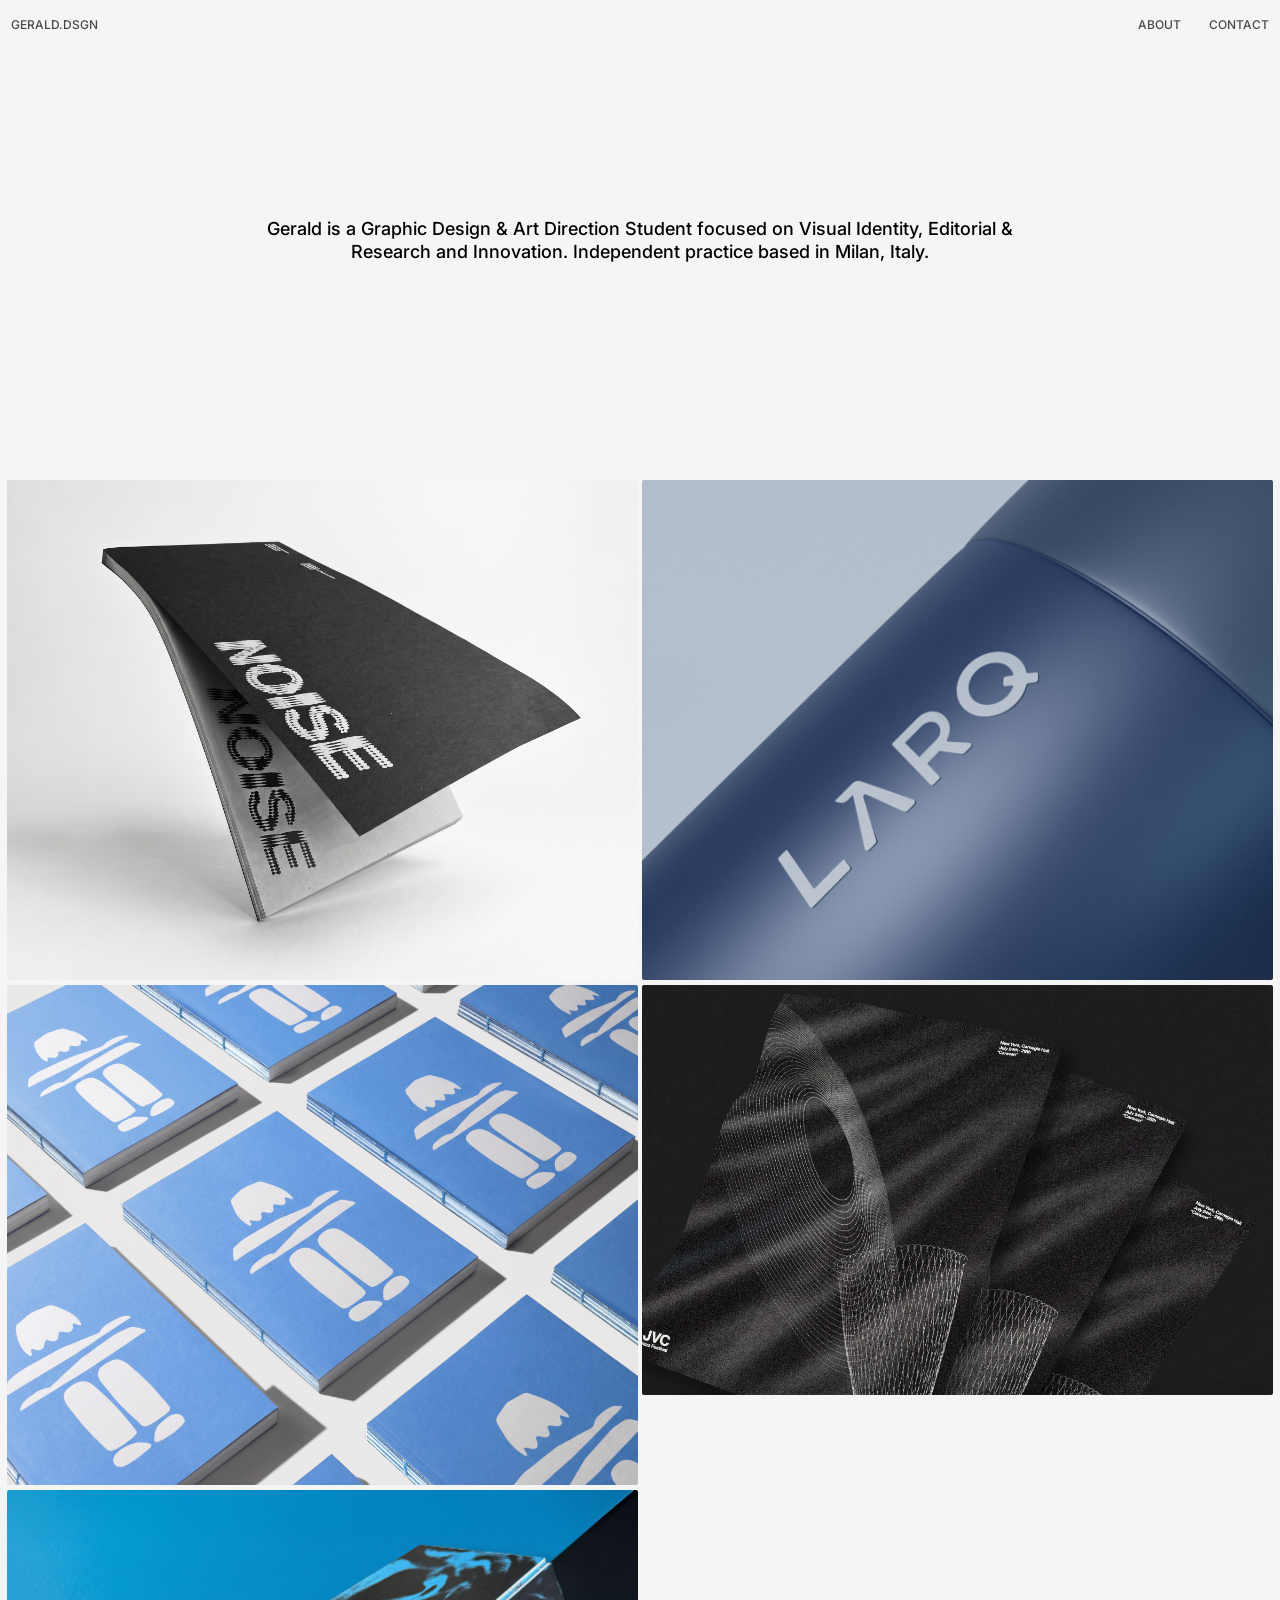
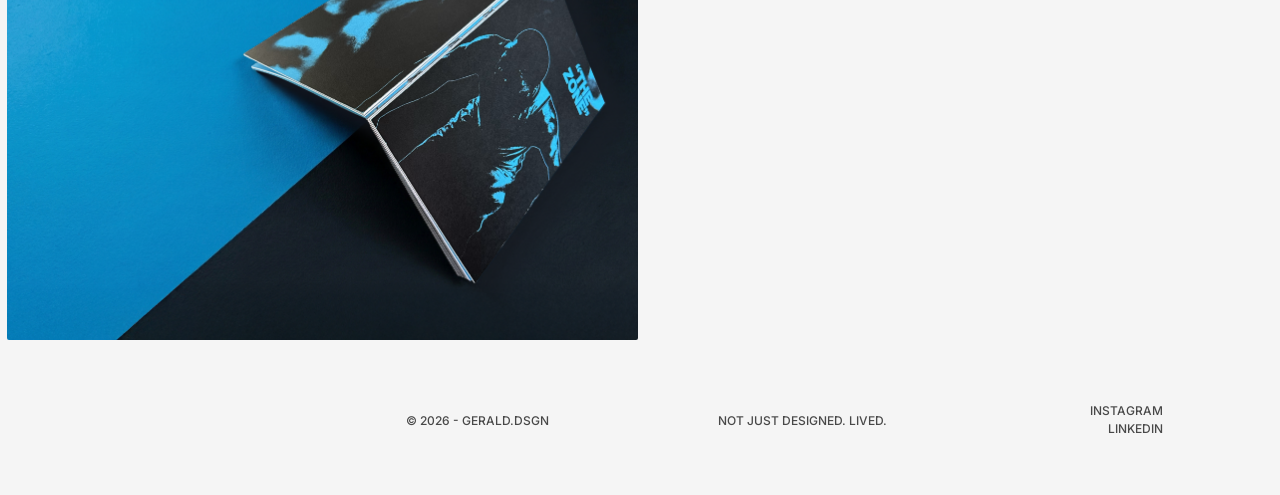
==== index.html @ 4fb72fa6 "primo caricamento" ====
<!doctype html>
<html>
<head>
<meta charset="utf-8" />
<title>Gerald Alberto Sanchez Soto Website</title>
<meta name="description" content="Descrizione della pagina" />
<meta name="keywords" content="keyword, keyword2,keyword3" />
<meta name="viewport" content="width=device-width, initial-scale=1.0">
<link rel="shortcut icon" href="images/favicon.ico" type="image/x-icon">

<link rel="preconnect" href="https://fonts.googleapis.com">
<link rel="preconnect" href="https://fonts.gstatic.com" crossorigin>
<link href="https://fonts.googleapis.com/css2?family=Inter:ital,opsz,wght@0,14..32,100..900;1,14..32,100..900&family=Roboto+Mono:ital,wght@0,100..700;1,100..700&display=swap" rel="stylesheet">

<link rel="stylesheet" href="css/style.css" />


</head>

<body>

    <header class="wrapper">

        <nav class="box_01">
            <a href="index.html">GERALD.DSGN</a>
        </nav>

        <nav class="box_03">
            <a href="about.html">ABOUT</a>
            <a href="mailto:geralddesigns.work@gmail.com">CONTACT</a>
        </nav>

    </header>

    <section class="section_testo">

        <h1 class="box_04">Gerald is a Graphic Design & Art Direction Student focused on Visual Identity, Editorial & Research and Innovation. Independent practice based in Milan, Italy.</h1>

    </section>

    <section class="section_lavori wrapper">

        <div class="section_lavori_dx">

            <a href="noise.html">

                <article class="box_work_Noise box_noise card-link">
                    
                        <h3>Noise Visual Identity →</h3>

                </article>

            </a>

            <a href="nonseisol*.html">

                <article class="box_work_nonseisol box_nonseisol">

                    <h3>Non sei sol* →</h3>

                </article>

            </a>

            <a href="thezone.html">

                <article class="box_work_thezone box_thezone">

                    <h3>The Zone →</h3>

                </article>

            </a>

        </div>

        <div class="section_lavori_sx">

            <a href="larqbottle.html">

                <article class="box_work_larq box_larq">
                    
                        <h3>Larq Bottle Commercial →</h3>

                </article>

            </a>

            <a href="whiplashposter.html">

                <article class="box_work_whiplash box_whiplash">

                    <h3>Whiplash Poster →</h3>

                </article>

            </a>

            <a href="ffkposter.html">

                <article class="box_work_ffkposter box_ffk">

                    <h3> FFK Love Yourself Poster →</h3>

                </article>

            </a>

        </div>

    </section>

    <footer>

        <div class="box_footer_01">

            <img src="../template_WD copy/img/Icona_Logo/Tavola disegno 1.png" alt="">

        </div>

        <div class="box_footer_01">

            <h3>© 2026 - GERALD.DSGN</h3>

        </div>

        <div class="box_footer_01">

            <h3>NOT JUST DESIGNED. LIVED.</h3>

        </div>

        <div class="box_footer_01">
            <h3 class="footer_div_h3_l">
                <a href="https://www.instagram.com/gerald.dsgn" target="_blank" rel="noopener noreferrer">INSTAGRAM</a><br>

                <a href="https://www.linkedin.com/in/gerald-alberto-sanchez-soto-856901404/" target="_blank" rel="noopener noreferrer">LINKEDIN</a>
        </div>

    </footer>




    
 <!-- fine pagina    -->
</body>
</html>
---- css/style.css ----
html,body,div,span,object,iframe,h1,h2,h3,h4,h5,h6,p,blockquote,pre,abbr,address,cite,code,del,dfn,em,img,ins,kbd,q,samp,small,strong,sub,sup,var,b,i,dl,dt,dd,ol,ul,li,fieldset,form,label,legend,table,caption,tbody,tfoot,thead,tr,th,td,article,aside,canvas,details,figcaption,figure,footer,header,hgroup,menu,nav,section,summary,time,mark,audio,video,main{margin:0;padding:0;border:0;outline:0;font-size:100%;vertical-align:baseline;background:transparent; box-sizing: border-box;}
body{line-height:1}
article,aside,details,figcaption,figure,footer,header,hgroup,menu,nav,section{display:block}
nav ul{list-style:none}
blockquote,q{quotes:none}
blockquote:before,blockquote:after,q:before,q:after{content:none}
a{margin:0;padding:0;font-size:100%;vertical-align:baseline;background:transparent}
ins{background-color:#ff9;color:#000;text-decoration:none}
mark{background-color:#ff9;color:#000;font-style:italic;font-weight:bold}
del{text-decoration:line-through}
abbr[title],dfn[title]{border-bottom:1px dotted;cursor:help}
table{border-collapse:collapse;border-spacing:0}
hr{display:block;height:1px;border:0;border-top:1px solid #ccc;margin:1em 0;padding:0}
input,select{vertical-align:middle}
button{ border: none;}
/* write your code below */





body{
   display: flex;
   flex-direction: column;
   background-color: whitesmoke;
}

.wrapper{
   padding-left: 0.2%;
   padding-right: 0.2%;
}

header {
   background-color: transparent;
   display: flex;
   flex-direction: row;
   justify-content: space-evenly;
   min-height: 40px;
   width: 100%;
   align-items: center;
   position: fixed;
   z-index: 1;
   mix-blend-mode: difference; 
}

nav a{
   color: rgb(173, 173, 173);
   text-align: center;
   font-family: Inter;
   font-size: 12px;
   font-style: normal;
   font-weight: 500;
   line-height: 18px; /* 87.5% */
   text-decoration: none;
   mix-blend-mode: difference;
}

nav a:hover{
   color: rgb(255, 255, 255);
   text-align: center;
   font-family: Inter;
   font-size: 12px;
   font-style: normal;
   font-weight: 500;
   line-height: 18px; /* 87.5% */
   text-decoration: none;
}

.box_01{
   background-color: transparent;
   height: 50px;
   width: 50%;
   display: flex;
   flex-direction: row;
   align-items: center;
}

.box_02{
   background-color: transparent;
   height: 40px;
   width: 20%;
}

.box_03{
   background-color: transparent;
   height: 50px;
   width: 48%;
   display: flex;
   flex-direction: row;
   align-items: center;
   justify-content: flex-end;
   gap: 28px;
}









.section_testo{
   background-color: whitesmoke;
   height: 480px;
   width: 100%;
   display: flex;
   flex-direction: row;
   align-items: center;
   justify-content: space-evenly;
}

.box_04{
   background-color: none;
   height: 400px;
   width: 60%;
   display: flex;
   flex-direction: row;
   align-items: center;
   justify-content: space-evenly;
}

h1{
   color: black;
   text-align: center;
   font-family: Inter;
   font-size: 18px;
   font-style: normal;
   font-weight: 500;
   line-height: 23px; /* 87.5% */
}

.margin_bottom_10px{
   margin-bottom: 10px;
}

.margin_bottom_20px{
   margin-bottom: 20px;
}










.section_lavori{
   background-color: none;
   min-height: auto;
   width: 100%;
   display: flex;
   flex-direction: row;
   align-items: flex-start;
   justify-content: space-evenly;
   flex-wrap: nowrap;
}

.section_lavori_dx{
   background-color: none;
   min-width: auto;
   width: 49.5%;
   display: flex;
   flex-direction: column;
   justify-content: flex-start;
   flex-wrap: nowrap;
}

.section_lavori_sx{
   background-color: none;
   min-height: auto;
   width: 49.5%;
   display: flex;
   flex-direction: column;
   justify-content: flex-start;
   flex-wrap: nowrap;
}

article{
   position: relative;
   overflow: hidden;
   background-repeat: no-repeat;
   background-size: cover;
   background-position: center center;
   display: flex;
   justify-content: center;
   align-items: center;
   margin-bottom: 0px;
   border-radius: 2px;
}

/* velo chiaro che schiarisce l'immagine in hover */
article::before {
   content: "";
   position: absolute;
   inset: 0;
   background: white;
   opacity: 0;
   transition: opacity .4s ease;
   pointer-events: none;
}

article:hover::before {
   opacity: 0.55; /* regola l'intensità della schiaritura */
}

article h3 {
   position: relative; /* per stare sopra il ::before */
   z-index: 1;
   color: rgb(33, 33, 33);
   font-size: 12px;
   font-weight: 500;
   font-family: Inter;
   text-decoration: none;
   opacity: 0;
   transform: translateY(10px);
   transition: opacity .4s ease, transform .4s ease;
   user-select: none; /* opzionale: evita selezioni accidentali al click */
}

article:hover h3 {
   opacity: 1;
   transform: translateY(0);
}




.box_work_Noise{
   background-color: none;
   min-height: 500px;
   width: 100%;
   margin-bottom: 0.8%;
}

.box_work_nonseisol{
   background-color: none;
   min-height: 500px;
   width: 100%;
   margin-bottom: 0.8%;
}

.box_work_thezone{
   background-color: none;
   min-height: 450px;
   width: 100%;
   margin-bottom: 0.8%;
}

.box_work_larq{
   background-color: none;
   min-height: 500px;
   width: 100%;
   margin-bottom: 0.8%;
}

.box_work_whiplash{
   background-color: none;
   min-height: 410px;
   width: 100%;
   margin-bottom: 0.8%;
}

.box_work_ffkposter{
   background-color: none;
   min-height: 450px;
   width: 100%;
   margin-bottom: 0.8%;
}

a {
  text-decoration: none;
}

/* Per assicurarti che non ricompaia quando clicchi o selezioni il link */
a:visited,
a:hover,
a:focus,
a:active {
  text-decoration: none;
  outline: none; /* Rimuove eventuali bordi di focus nativi */
}











.box_noise{
   background-image: url(../img/Noise/Noise_Cover.png);
   background-repeat: no-repeat;
   background-size: cover;
   background-position: center center;
}

.box_larq{
   background-image: url(../img/Larq/Larq.png);
   background-repeat: no-repeat;
   background-size: cover;
   background-position: center center;
}

.box_whiplash{
   background-image: url(../img/Whiplash/W_06.jpeg);
   background-repeat: no-repeat;
   background-size: cover;
   background-position: center center;
}

.box_nonseisol{
   background-image: url(../img/Nonseisolo/nonseisolo.jpg);
   background-repeat: no-repeat;
   background-size: cover;
   background-position: center center;
}

.box_ffk{
   background-image: url(../img/FFK/FFK.jpg);
   background-repeat: no-repeat;
   background-size: cover;
   background-position: center center;
}

.box_thezone{
   background-image: url(../img/TheZone/TheZone.png);
   background-repeat: no-repeat;
   background-size: cover;
   background-position: center center;
}










footer{
   background-color: transparent;
   display: flex;
   flex-direction: row;
   justify-content: space-between;
   min-height: 100px;
   width: 100%;
   align-items: center;
   margin-left: 0.5;
   margin-right: 0.5;
}

.box_footer_01{
   background-color: transparent;
   height: 150px;
   width: 24%;
   display: flex;
   flex-direction: row;
   align-items: center;
   justify-content: center;
}

.box_footer_01_left{
   background-color: transparent;
   height: 150px;
   width: 24%;
   display: flex;
   flex-direction: row;
   align-items: center;
   justify-content: flex-start;
}

.box_footer_01_right{
   background-color: transparent;
   height: 150px;
   width: 24%;
   display: flex;
   flex-direction: row;
   align-items: center;
   justify-content: flex-end;
}

footer div h3{
   color: rgb(173, 173, 173);
   text-align: center;
   font-family: Inter;
   font-size: 12px;
   font-style: normal;
   font-weight: 500;
   line-height: 15px; /* 87.5% */
   text-decoration: none;
   mix-blend-mode: difference;
}

.footer_div_h3_l{
   color: rgb(173, 173, 173);
   text-align: right;
   font-family: Inter;
   font-size: 12px;
   font-style: normal;
   font-weight: 500;
   line-height: 15px; /* 87.5% */
   text-decoration: none;
   mix-blend-mode: difference;
}

.footer_div_h3_r{
   color: rgb(173, 173, 173);
   text-align: right;
   font-family: Inter;
   font-size: 12px;
   font-style: normal;
   font-weight: 500;
   line-height: 15px; /* 87.5% */
   text-decoration: none;
   mix-blend-mode: difference;
}


























.works_hero_thezone{
   background-image: url(../img/TheZone/TheZone.png);
   background-repeat: no-repeat;
   background-size: cover;
   background-position: center center;
   min-height: 1080px;
   width: 100%;
}

.works_text{
   display: flex;
   flex-direction: row;
   min-height: auto;
   width: 100%;
   background-color: whitesmoke;
   margin-bottom: 50px;
   margin-top: 10px;
}

.works_box_01{
   width: 49%;
   display: flex;
   margin-top: 0.8%;
   margin-left: 0.8%;
}

.works_box_02{
   width: 49%;
   display: flex;
   flex-direction: column;
   margin-top: 0.8%;
   margin-right: 0.8%;
}

.h1_works{
   color: black;
   text-align: center;
   font-family: Inter;
   font-size: 48px;
   font-style: normal;
   font-weight: 600;
   line-height: 65px;
   text-align: left;
}

.p_works{
   color: black;
   text-align: center;
   font-family: Inter;
   font-size: 13px;
   font-style: normal;
   font-weight: 500;
   line-height: 18.5px;
   text-align: left;
   padding-right: 18%;
}

.project-credits {
  display: grid;
  grid-template-columns: max-content 1fr 65%;
  align-items: baseline;
  row-gap: 6px;
  column-gap: 12px;
  font-family: Inter;
  font-weight: 200;
  font-size: 12px;
  line-height: 18.5px;
  color: rgb(107, 107, 107);
}

.label {
  text-align: left;
}

.border {
  border-bottom: 0.5px solid rgb(107, 107, 107);;
  margin-bottom: 25px; 
  margin-top: 25px; 
}

.dots {
  border-bottom: 1px dotted rgb(107, 107, 107);;
  margin-bottom: 4px; 
}

.value {
  text-align: left; /* Mantiene la bandiera sinistra per il blocco di testo */
}

.division_immagine_14{
   min-height: 500px;
   width: 49.8%;
   background-image: url(../img/TheZone/1.jpg);
   background-repeat: no-repeat;
   background-size: cover;
   background-position: center center;
   border-radius: 2px;
}

.division_immagine_15{
   min-height: 500px;
   width: 49.8%;
   background-image: url(../img/TheZone/2.jpg);
   background-repeat: no-repeat;
   background-size: cover;
   background-position: center center;
   border-radius: 2px;
}

.division_immagine_16{
   min-height: 800px;
   width: 100%;
   background-image: url(../img/TheZone/3.jpg);
   background-repeat: no-repeat;
   background-size: cover;
   background-position: center center;
   margin-left: 0.53%;
   margin-right: 0.53%;
   border-radius: 2px;
}

.division_immagine_17{
   min-height: 500px;
   width: 49.8%;
   background-image: url(../img/TheZone/4.jpg);
   background-repeat: no-repeat;
   background-size: cover;
   background-position: center center;
   border-radius: 2px;
}

.division_immagine_18{
   min-height: 800px;
   width: 100%;
   background-image: url(../img/TheZone/5.jpg);
   background-repeat: no-repeat;
   background-size: cover;
   background-position: center center;
   margin-left: 0.53%;
   margin-right: 0.53%;
   border-radius: 2px;
}









.works_hero_larq{
   background-image: url(../img/Larq/Larq.png);
   background-repeat: no-repeat;
   background-size: cover;
   background-position: center center;
   min-height: 1080px;
   width: 100%;
}

.works_hero_larq{
   background-image: url(../img/Noise/Noise_Cover.png);
   background-repeat: no-repeat;
   background-size: cover;
   background-position: center center;
   min-height: 1080px;
   width: 100%;
}

.media-responsive_larq{
   min-height: auto;
   max-width: 100%;
}

.division_immagine_07{
   min-height: 500px;
   width: 49.8%;
   background-image: url(../img/Larq/Screenshot\ 2026-08-27\ at\ 14.41.01.png);
   background-repeat: no-repeat;
   background-size: cover;
   background-position: center center;
   border-radius: 2px;
}

.division_immagine_08{
   min-height: 800px;
   width: 100%;
   background-image: url(../img/Larq/Borraccia3D_GeraldAlbertoSanchezSoto0168\ copy.png);
   background-repeat: no-repeat;
   background-size: cover;
   background-position: center center;
   margin-top: 0.8%;
   margin-left: 0.8%;
   margin-right: 0.8%;
}

.division_immagine_24{
    min-height: 500px;
   width: 49.8%;
   background-image: url(../img/Larq/3.png);
   background-repeat: no-repeat;
   background-size: cover;
   background-position: center center;
   border-radius: 2px;}


.division_immagine_25{
    min-height: 500px;
   width: 49.8%;
   background-image: url(../img/Larq/4.png);
   background-repeat: no-repeat;
   background-size: cover;
   background-position: center center;
   border-radius: 2px;}

.division_immagine_26{
   min-height: 800px;
   width: 100%;
   background-image: url(../img/Larq/5.png);
   background-repeat: no-repeat;
   background-size: cover;
   background-position: center center;
   margin-left: 0.53%;
   margin-right: 0.53%;
   border-radius: 2px;
}














.works_hero_ffk{
   background-image: url(../img/FFK/FFK.jpg);
   background-repeat: no-repeat;
   background-size: cover;
   background-position: center center;
   min-height: 1080px;
   width: 100%;
}













.works_hero_whiplash{
   background-image: url(../img/Whiplash/W_06.jpeg);
   background-repeat: no-repeat;
   background-size: cover;
   background-position: center center;
   min-height: 1080px;
   width: 100%;
}


.division_immagine_09{
   min-height: 500px;
   width: 49.8%;
   background-image: url(../img/Whiplash/W_02.png);
   background-repeat: no-repeat;
   background-size: cover;
   background-position: center center;
   border-radius: 2px;
}

.division_immagine_10{
   min-height: 500px;
   width: 49.8%;
   background-image: url(../img/Whiplash/W_01.jpg);
   background-repeat: no-repeat;
   background-size: cover;
   background-position: center center;
   border-radius: 2px;
}

.division_immagine_11{
   min-height: 800px;
   width: 99%;
   background-image: url(../img/Whiplash/W_04.png);
   background-repeat: no-repeat;
   background-size: cover;
   background-position: center center;
   margin-left: 0.53%;
   margin-right: 0.53%;
   border-radius: 2px;
}

















.works_section{
   width: 100%;
   min-height: 1080px;
   display: flex;
   flex-direction: column;
   justify-content: flex-start;
   align-items: flex-start;
}


.works_hero_noise{
   background-image: url(../img/Noise/Noise_Cover.png);
   background-repeat: no-repeat;
   background-size: cover;
   background-position: center center;
   min-height: 1080px;
   width: 100%;
   margin-bottom: 10px;
}



.media-responsive_noise{
   min-height: auto;
   width: 100%;
   margin-top: 10px;
}

.section_narrativaeimmagine{
   display: flex;
   flex-direction: row;
   flex-wrap: nowrap;
   justify-content: space-between;
   padding-left: 0.7%;
   padding-right: 0.7%;
}

.section_narrativa{
   display: flex;
   flex-direction: row;
   flex-wrap: nowrap;
   justify-content: space-between;
}

.division_narrativa{
   min-height: 400px;
   width: 49.5%;
   display: flex;
   flex-direction: column;
   justify-content: flex-start;
   padding-left: 0.55%;
   padding-right: 0.5%;
   padding-bottom: 0.5%;
}

.division_immagine_01{
   min-height: 500px;
   width: 49.8%;
   background-image: url(../img/Noise/6.png);
   background-repeat: no-repeat;
   background-size: cover;
   background-position: center center;
   border-radius: 2px;
}

.division_immagine_02{
   min-height: 500px;
   width: 49.8%;
   background-image: url(../img/Noise/Dettaglio_noise.jpg);
   background-repeat: no-repeat;
   background-size: cover;
   background-position: center center;
   border-radius: 2px;
}

.division_immagine_03{
   min-height: 500px;
   width: 49.8%;
   background-image: url(../img/Noise/Rilegatura_Noise.png);
   background-repeat: no-repeat;
   background-size: cover;
   background-position: center center;
   border-radius: 2px;
}

.division_immagine_04{
   min-height: 500px;
   width: 49.8%;
   background-image: url(../img//Noise/NoiseCredits\ copy.jpg);
   background-repeat: no-repeat;
   background-size: cover;
   background-position: center center;
   border-radius: 2px;
}

.division_immagine_05{
   min-height: 500px;
   width: 49.8%;
   background-image: url(../img/Noise/outc\ copy.jpg);
   background-repeat: no-repeat;
   background-size: cover;
   background-position: center center;
   border-radius: 2px;
}

.section_immagine_full{
   width: 100%;
   display: flex;
   flex-wrap: nowrap;
   flex-direction: row;
   justify-content:space-evenly;
   border-radius: 2px;
}

.division_immagine_06{
   min-height: 800px;
   width: 100%;
   background-image: url(../img/Noise/Noise_final.png);
   background-repeat: no-repeat;
   background-size: cover;
   background-position: center center;
   margin-left: 0.53%;
   margin-right: 0.53%;
   border-radius: 2px;
}


.h1_division_narrativa{
   color: black;
   text-align: center;
   font-family: Inter;
   font-size: 24px;
   font-style: normal;
   font-weight: 600;
   line-height: 40px; /* 87.5% */
   text-align: left;
}























.works_hero_nonseisol{
   background-image: url(../img/Nonseisolo/nonseisolo.jpg);
   background-repeat: no-repeat;
   background-size: cover;
   background-position: center center;
   min-height: 1080px;
   width: 100%;
}



div h3 a{
   color: rgb(173, 173, 173);
   text-align: center;
   font-family: Inter;
   font-size: 12px;
   font-style: normal;
   font-weight: 500;
   line-height: 18px; /* 87.5% */
   text-decoration: none;
   mix-blend-mode: difference;
}

div h3 a:hover{
   color: rgb(255, 255, 255);
   text-align: center;
   font-family: Inter;
   font-size: 12px;
   font-style: normal;
   font-weight: 500;
   line-height: 18px; /* 87.5% */
   text-decoration: none;
}


div img{

   min-height: 25px;
   width: 50px;
}



.section_immagineabout{
   display: flex;
   flex-direction: row;
   flex-wrap: nowrap;
   justify-content: space-evenly;
   padding-left: 0.7%;
   padding-right: 0.7%;
   margin-top: 50px;
   width: 100%;
}

.division_immagine_30{
   min-height: 680px;
   width: 40%;
   background-image: url(../img/About/FotoPersonale.jpg);
   background-repeat: no-repeat;
   background-size: cover;
   background-position: center center;
   border-radius: 2px;
}

.division_narrativa_about{
   min-height: 400px;
   width: 49.5%;
   display: flex;
   flex-direction: column;
   justify-content: flex-start;
   padding-left: 0.55%;
   padding-right: 0.5%;
   padding-bottom: 0.5%;
}


.division_narrativa_about_01{
   min-height: 400px;
   width: 49.5%;
   display: flex;
   flex-direction: column;
   justify-content: flex-start;
   padding-left: 0.55%;
   padding-right: 0.5%;
   padding-bottom: 0.5%;
}

.section_narrativa_about{
   display: flex;
   flex-direction: row;
   flex-wrap: nowrap;
   justify-content: space-between;
   margin-left: 3.5%;
   margin-right: 3.5%;
}

div p a{
   color: rgb(173, 173, 173);
   text-align: center;
   font-family: Inter;
   font-size: 12px;
   font-style: normal;
   font-weight: 500;
   line-height: 15px; /* 87.5% */
   text-decoration: none;
   mix-blend-mode: difference;
}

div p a:hover{
   color: rgb(255, 255, 255);
   text-align: center;
   font-family: Inter;
   font-size: 12px;
   font-style: normal;
   font-weight: 500;
   line-height: 18px; /* 87.5% */
   text-decoration: none;
}
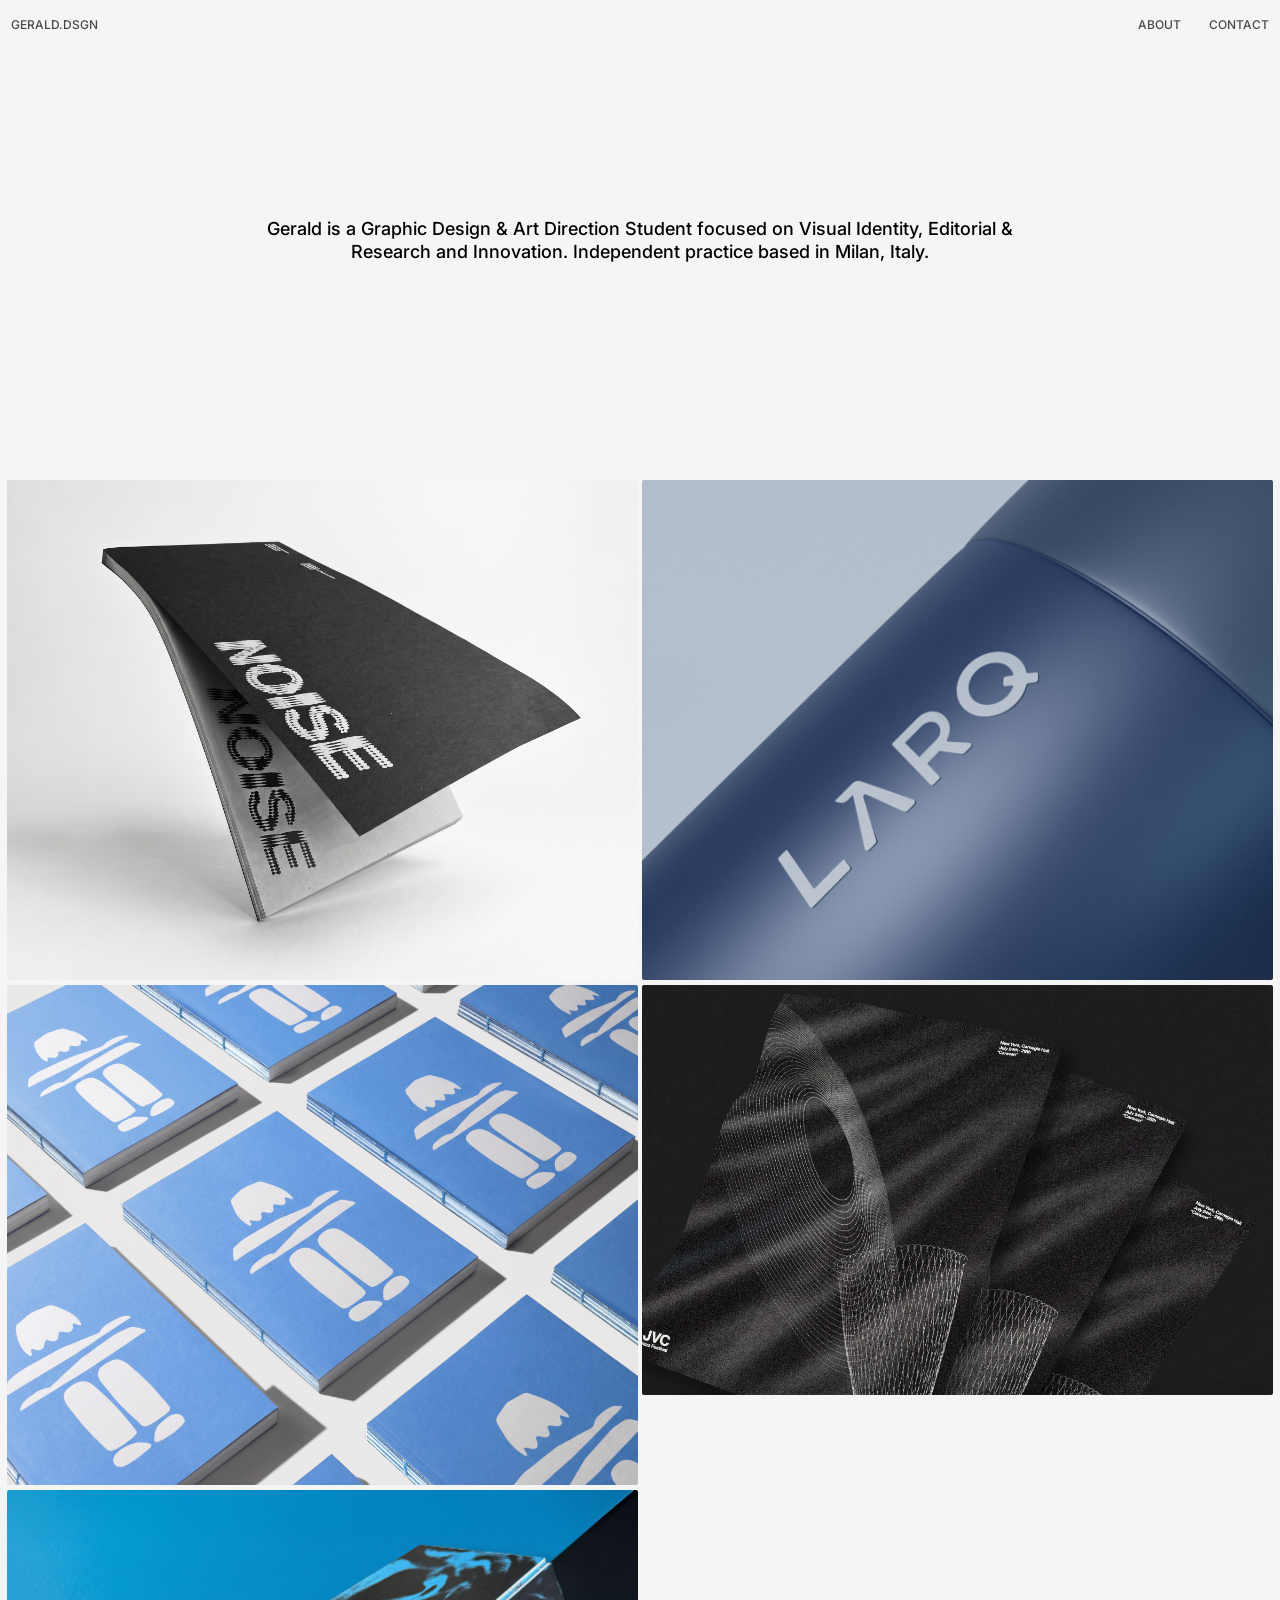
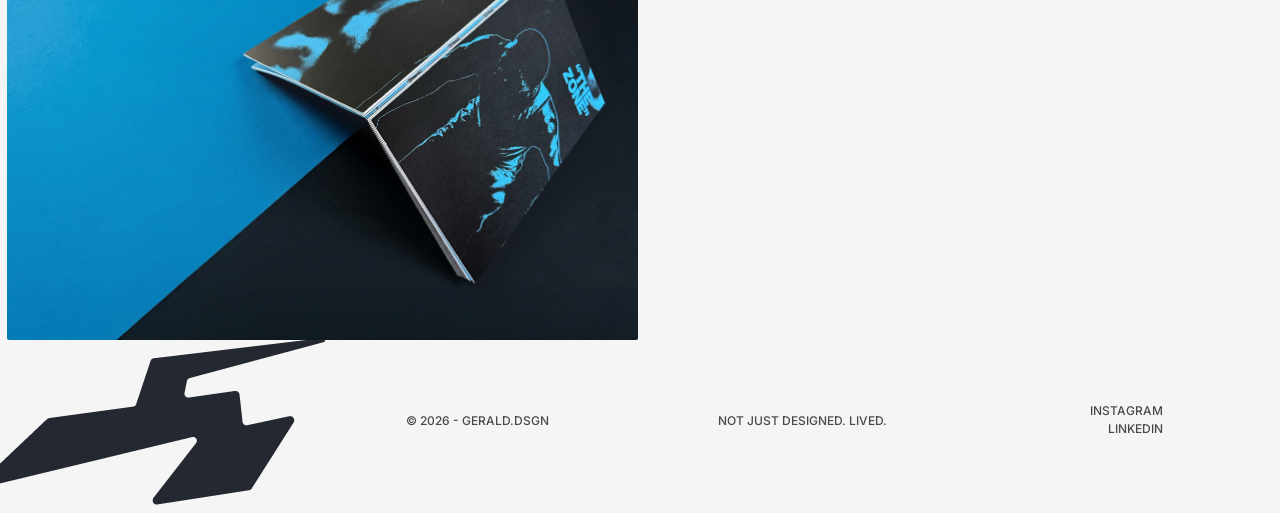
==== commit 97e64cbd: "prove per logo" ====
--- a/index.html
+++ b/index.html
@@ -114,7 +114,7 @@
 
         <div class="box_footer_01">
 
-            <img src="../template_WD copy/img/Icona_Logo/Tavola disegno 1.png" alt="">
+            <img src="img/Icona_Logo/logo.png" alt="">
 
         </div>
 
--- a/css/style.css
+++ b/css/style.css
@@ -961,10 +961,11 @@
 }
 
 
-div img{
-
-   min-height: 25px;
-   width: 50px;
+.footer div img {
+    width: 50px;
+    height: auto; 
+    display: block;
+    object-fit: contain;
 }
 
 
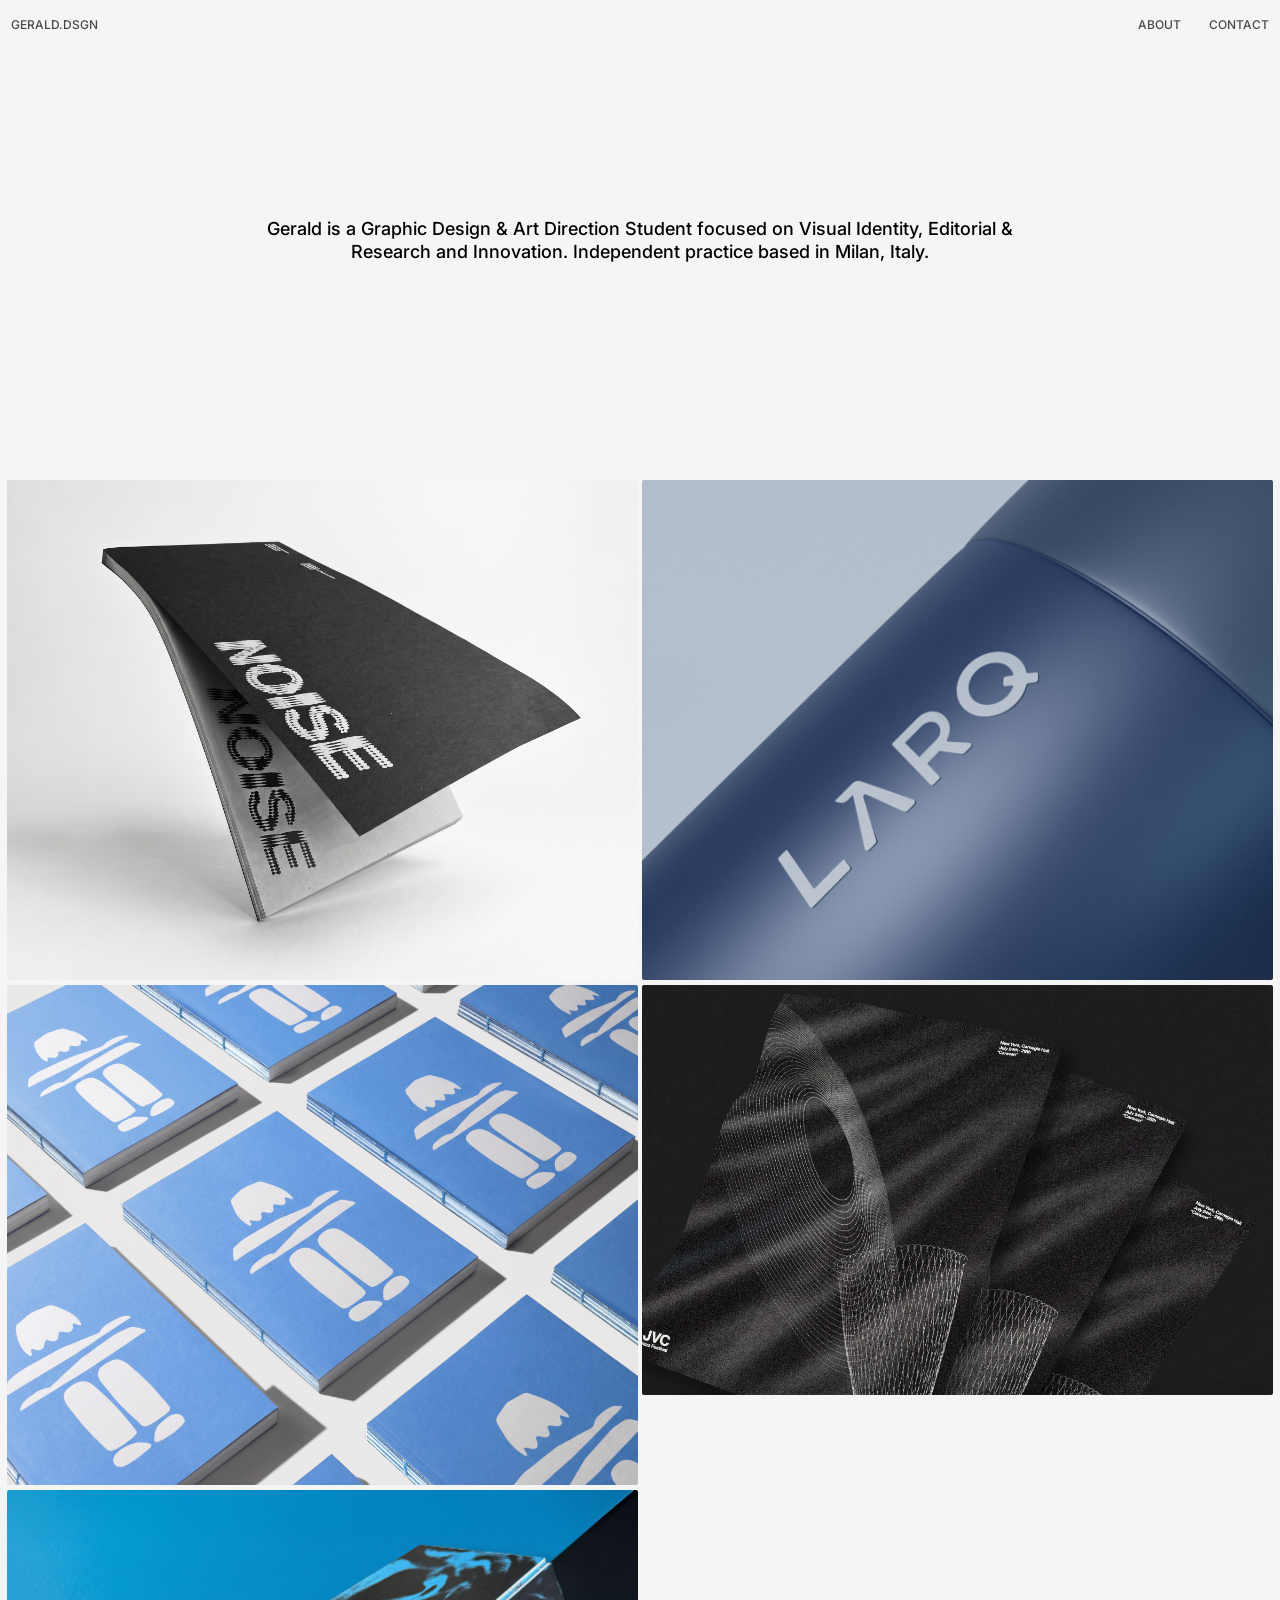
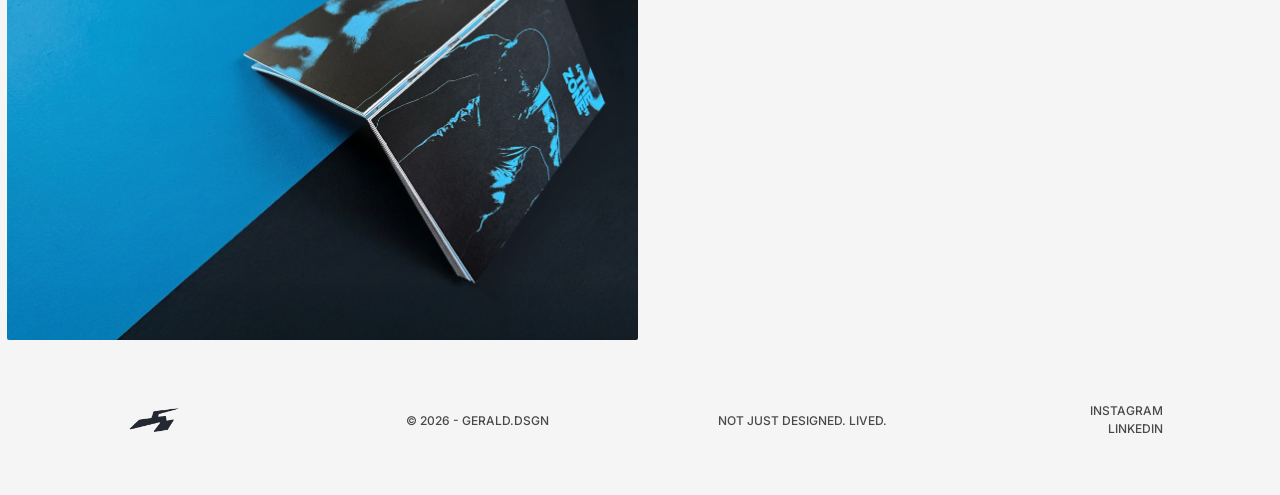
==== commit 76bb5cdf: "prova_logo_2" ====
--- a/index.html
+++ b/index.html
@@ -114,7 +114,7 @@
 
         <div class="box_footer_01">
 
-            <img src="img/Icona_Logo/logo.png" alt="">
+            <img src="img/Icona_Logo/logo.png" alt="Logo_Gerald">
 
         </div>
 
--- a/css/style.css
+++ b/css/style.css
@@ -961,7 +961,7 @@
 }
 
 
-.footer div img {
+footer div img {
     width: 50px;
     height: auto; 
     display: block;
